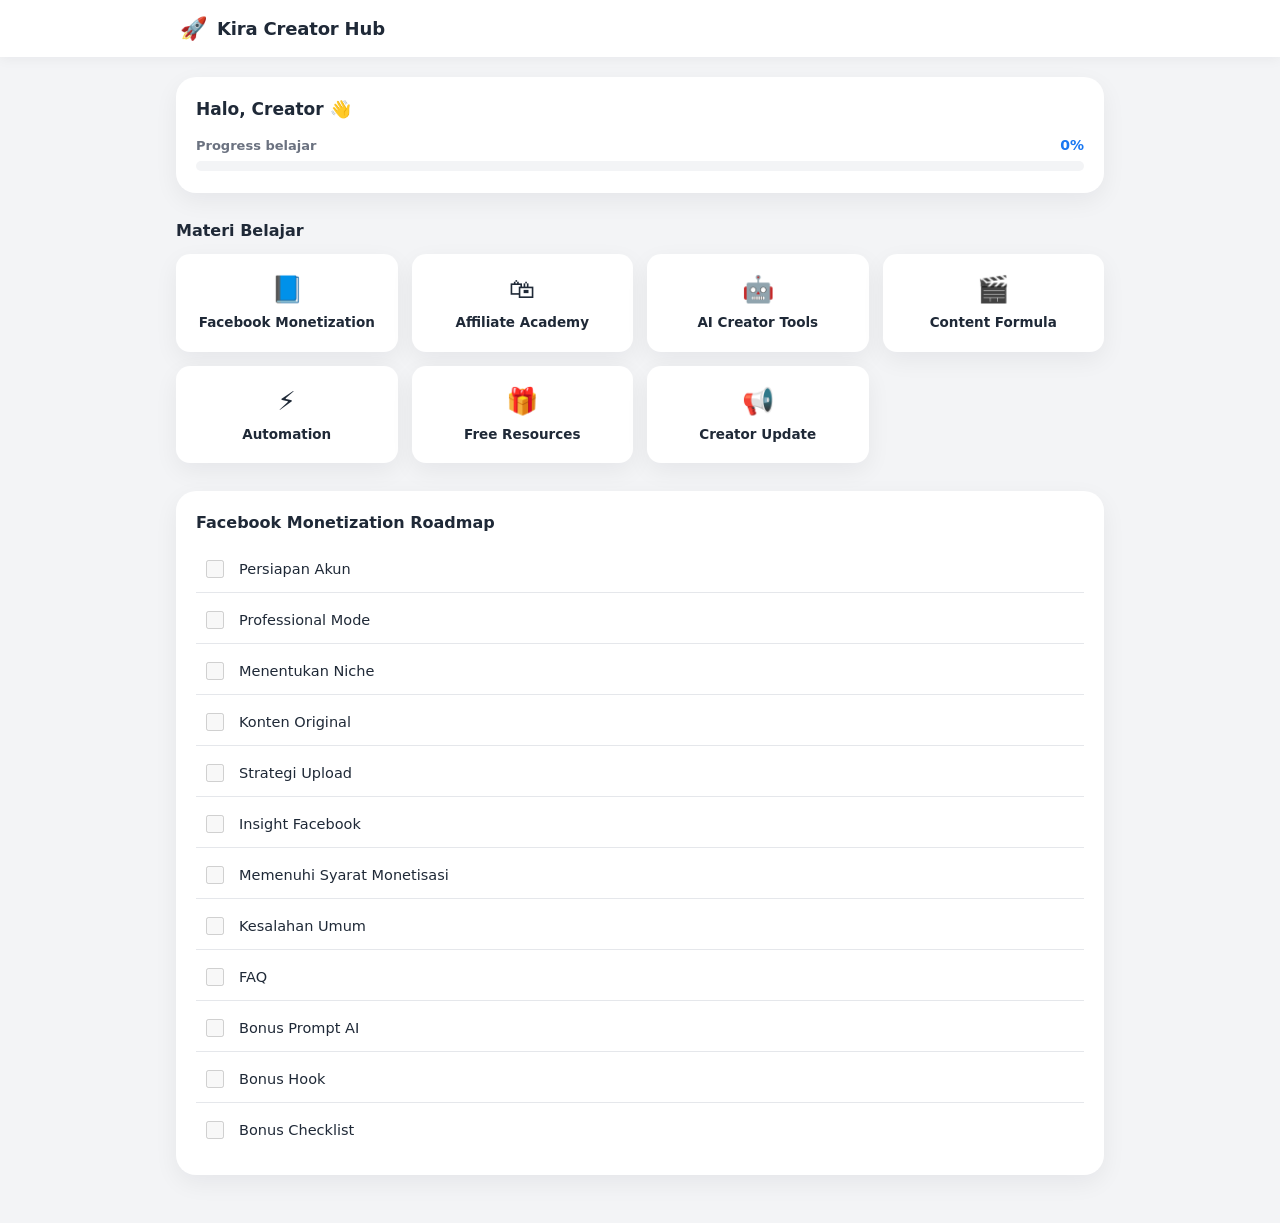
==== dashboard.html @ 8107bdf8 "Add files via upload" ====
<!DOCTYPE html>
<html lang="id">
<head>
  <meta charset="UTF-8" />
  <meta name="viewport" content="width=device-width, initial-scale=1.0" />
  <title>Dashboard — Kira Creator Hub</title>
  <link rel="stylesheet" href="dashboard.css" />
</head>
<body>
  <!-- Navbar -->
  <header class="navbar">
    <div class="navbar-inner">
      <span class="navbar-logo">🚀</span>
      <h1 class="navbar-title">Kira Creator Hub</h1>
    </div>
  </header>

  <main class="page-content">
    <!-- Sapaan + progress -->
    <section class="greeting-card">
      <p class="greeting-text">Halo, <span id="namaDashboard">Creator</span> 👋</p>
      <div class="progress-section">
        <div class="progress-label-row">
          <span class="progress-label">Progress belajar</span>
          <span id="progressPercent" class="progress-percent">0%</span>
        </div>
        <div class="progress-track">
          <div id="progressFill" class="progress-fill" style="width: 0%"></div>
        </div>
      </div>
    </section>

    <!-- Menu kategori -->
    <section class="menu-section">
      <h2 class="section-title">Materi Belajar</h2>
      <div class="menu-grid">
        <div class="menu-card">
          <span class="menu-icon">📘</span>
          <span class="menu-name">Facebook Monetization</span>
        </div>
        <div class="menu-card">
          <span class="menu-icon">🛍</span>
          <span class="menu-name">Affiliate Academy</span>
        </div>
        <div class="menu-card">
          <span class="menu-icon">🤖</span>
          <span class="menu-name">AI Creator Tools</span>
        </div>
        <div class="menu-card">
          <span class="menu-icon">🎬</span>
          <span class="menu-name">Content Formula</span>
        </div>
        <div class="menu-card">
          <span class="menu-icon">⚡</span>
          <span class="menu-name">Automation</span>
        </div>
        <div class="menu-card">
          <span class="menu-icon">🎁</span>
          <span class="menu-name">Free Resources</span>
        </div>
        <div class="menu-card">
          <span class="menu-icon">📢</span>
          <span class="menu-name">Creator Update</span>
        </div>
      </div>
    </section>

    <!-- Roadmap -->
    <section class="roadmap-section">
      <h2 class="section-title">Facebook Monetization Roadmap</h2>
      <ul class="checklist">
        <li class="checklist-item">
          <input type="checkbox" disabled />
          <span>Persiapan Akun</span>
        </li>
        <li class="checklist-item">
          <input type="checkbox" disabled />
          <span>Professional Mode</span>
        </li>
        <li class="checklist-item">
          <input type="checkbox" disabled />
          <span>Menentukan Niche</span>
        </li>
        <li class="checklist-item">
          <input type="checkbox" disabled />
          <span>Konten Original</span>
        </li>
        <li class="checklist-item">
          <input type="checkbox" disabled />
          <span>Strategi Upload</span>
        </li>
        <li class="checklist-item">
          <input type="checkbox" disabled />
          <span>Insight Facebook</span>
        </li>
        <li class="checklist-item">
          <input type="checkbox" disabled />
          <span>Memenuhi Syarat Monetisasi</span>
        </li>
        <li class="checklist-item">
          <input type="checkbox" disabled />
          <span>Kesalahan Umum</span>
        </li>
        <li class="checklist-item">
          <input type="checkbox" disabled />
          <span>FAQ</span>
        </li>
        <li class="checklist-item">
          <input type="checkbox" disabled />
          <span>Bonus Prompt AI</span>
        </li>
        <li class="checklist-item">
          <input type="checkbox" disabled />
          <span>Bonus Hook</span>
        </li>
        <li class="checklist-item">
          <input type="checkbox" disabled />
          <span>Bonus Checklist</span>
        </li>
      </ul>
    </section>
  </main>

  <script src="dashboard.js"></script>
</body>
</html>
---- dashboard.css ----
/* ===========================================================
   Kira Creator Hub — dashboard.css (Halaman Dashboard)
=========================================================== */

:root {
  --color-white: #ffffff;
  --color-blue: #1877f2;
  --color-blue-dark: #145dbf;
  --color-green: #22c55e;
  --color-green-dark: #16a34a;
  --color-gray-light: #f3f4f6;
  --color-gray-border: #e5e7eb;
  --color-text-dark: #1f2937;
  --color-text-muted: #6b7280;

  --radius-lg: 20px;
  --radius-md: 14px;
  --shadow-soft: 0 8px 24px rgba(17, 24, 39, 0.06);
  --shadow-soft-hover: 0 14px 32px rgba(17, 24, 39, 0.1);

  --font-base: "Segoe UI", system-ui, -apple-system, "Helvetica Neue", Arial, sans-serif;
}

* {
  box-sizing: border-box;
}

body {
  margin: 0;
  font-family: var(--font-base);
  background: var(--color-gray-light);
  color: var(--color-text-dark);
}

/* ---------- Navbar ---------- */
.navbar {
  background: var(--color-white);
  box-shadow: 0 2px 12px rgba(17, 24, 39, 0.05);
  position: sticky;
  top: 0;
  z-index: 10;
}

.navbar-inner {
  max-width: 960px;
  margin: 0 auto;
  display: flex;
  align-items: center;
  gap: 10px;
  padding: 16px 20px;
}

.navbar-logo {
  font-size: 22px;
}

.navbar-title {
  margin: 0;
  font-size: 18px;
  font-weight: 700;
  letter-spacing: -0.01em;
}

/* ---------- Konten halaman ---------- */
.page-content {
  max-width: 960px;
  margin: 0 auto;
  padding: 20px 16px 48px;
  display: flex;
  flex-direction: column;
  gap: 28px;
}

/* ---------- Card sapaan + progress ---------- */
.greeting-card {
  background: var(--color-white);
  border-radius: var(--radius-lg);
  box-shadow: var(--shadow-soft);
  padding: 22px 20px;
  animation: cardEnter 0.45s ease;
}

@keyframes cardEnter {
  from { opacity: 0; transform: translateY(10px); }
  to { opacity: 1; transform: translateY(0); }
}

.greeting-text {
  margin: 0 0 18px;
  font-size: 17px;
  font-weight: 700;
}

.progress-section {
  display: flex;
  flex-direction: column;
  gap: 8px;
}

.progress-label-row {
  display: flex;
  justify-content: space-between;
  align-items: baseline;
}

.progress-label {
  font-size: 13px;
  color: var(--color-text-muted);
  font-weight: 600;
}

.progress-percent {
  font-size: 14px;
  font-weight: 700;
  color: var(--color-blue);
}

.progress-track {
  width: 100%;
  height: 10px;
  background: var(--color-gray-light);
  border-radius: 999px;
  overflow: hidden;
}

.progress-fill {
  height: 100%;
  border-radius: 999px;
  background: linear-gradient(90deg, var(--color-blue), var(--color-green));
  background-size: 200% 100%;
  transition: width 0.6s ease;
  animation: shimmer 3s linear infinite;
}

@keyframes shimmer {
  0% { background-position: 0% 0%; }
  100% { background-position: 200% 0%; }
}

/* ---------- Section title ---------- */
.section-title {
  margin: 0 0 14px;
  font-size: 16px;
  font-weight: 700;
}

/* ---------- Grid menu ---------- */
.menu-grid {
  display: grid;
  grid-template-columns: repeat(2, 1fr);
  gap: 14px;
}

.menu-card {
  background: var(--color-white);
  border-radius: var(--radius-md);
  box-shadow: var(--shadow-soft);
  padding: 20px 14px;
  display: flex;
  flex-direction: column;
  align-items: center;
  gap: 10px;
  text-align: center;
  cursor: default;
  transition: transform 0.2s ease, box-shadow 0.2s ease;
}

.menu-card:hover {
  transform: translateY(-4px);
  box-shadow: var(--shadow-soft-hover);
}

.menu-icon {
  font-size: 26px;
}

.menu-name {
  font-size: 13.5px;
  font-weight: 600;
  line-height: 1.3;
}

/* ---------- Roadmap / checklist ---------- */
.roadmap-section {
  background: var(--color-white);
  border-radius: var(--radius-lg);
  box-shadow: var(--shadow-soft);
  padding: 22px 20px;
}

.checklist {
  list-style: none;
  margin: 0;
  padding: 0;
  display: flex;
  flex-direction: column;
  gap: 4px;
}

.checklist-item {
  display: flex;
  align-items: center;
  gap: 12px;
  padding: 11px 6px;
  font-size: 14.5px;
  border-bottom: 1px solid var(--color-gray-border);
}

.checklist-item:last-child {
  border-bottom: none;
}

.checklist-item input[type="checkbox"] {
  width: 18px;
  height: 18px;
  accent-color: var(--color-green);
  cursor: not-allowed;
}

/* ---------- Responsive ---------- */
@media (min-width: 640px) {
  .menu-grid {
    grid-template-columns: repeat(3, 1fr);
  }
}

@media (min-width: 860px) {
  .menu-grid {
    grid-template-columns: repeat(4, 1fr);
  }
}
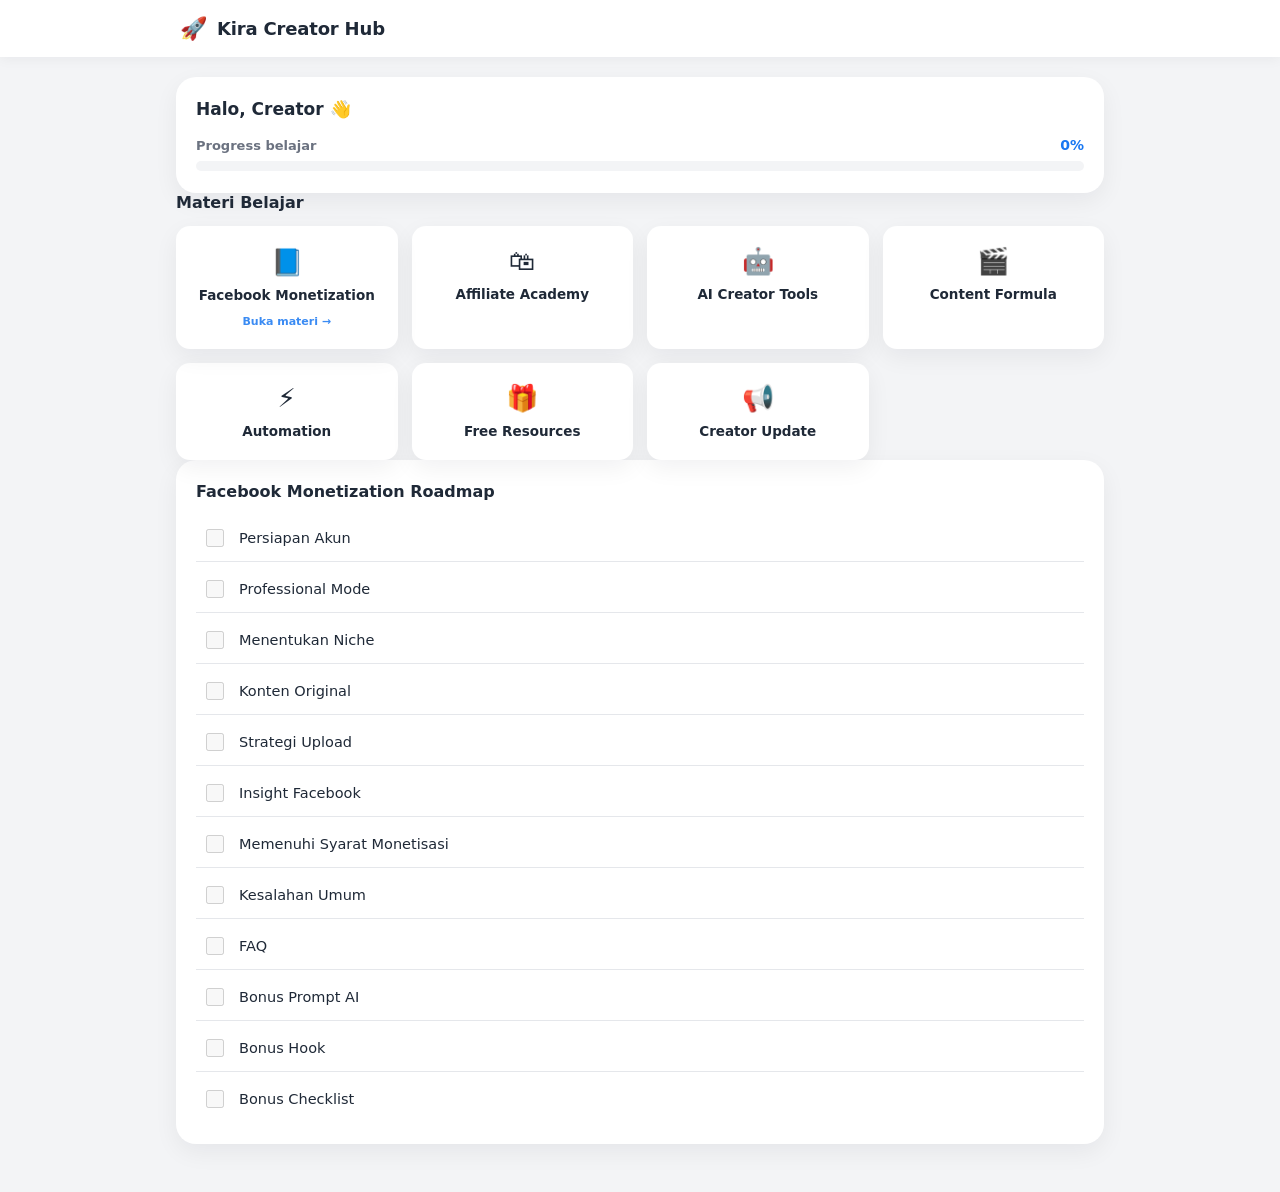
==== commit 07f3bbf9: "Add files via upload" ====
--- a/dashboard.html
+++ b/dashboard.html
@@ -16,6 +16,7 @@
   </header>
 
   <main class="page-content">
+   <div id="homeView">
     <!-- Sapaan + progress -->
     <section class="greeting-card">
       <p class="greeting-text">Halo, <span id="namaDashboard">Creator</span> 👋</p>
@@ -34,9 +35,10 @@
     <section class="menu-section">
       <h2 class="section-title">Materi Belajar</h2>
       <div class="menu-grid">
-        <div class="menu-card">
+        <div class="menu-card menu-card-clickable" id="fbMonetizationCard">
           <span class="menu-icon">📘</span>
           <span class="menu-name">Facebook Monetization</span>
+          <span class="menu-card-hint">Buka materi →</span>
         </div>
         <div class="menu-card">
           <span class="menu-icon">🛍</span>
@@ -119,8 +121,34 @@
         </li>
       </ul>
     </section>
+   </div>
+   <!-- /homeView -->
+
+   <!-- Tampilan materi (sidebar + isi materi) -->
+   <div id="courseView" class="course-view hidden">
+     <button id="backToDashboard" class="back-btn">← Kembali ke Dashboard</button>
+
+     <div class="course-layout">
+       <aside class="course-sidebar">
+         <h3 class="sidebar-title">📘 Facebook Monetization</h3>
+         <div class="sidebar-progress">
+           <div class="sidebar-progress-track">
+             <div id="sidebarProgressFill" class="sidebar-progress-fill" style="width: 0%"></div>
+           </div>
+           <span id="sidebarProgressText" class="sidebar-progress-text">0 / 12 modul</span>
+         </div>
+         <ul id="sidebarList" class="sidebar-list"></ul>
+       </aside>
+
+       <section id="courseContent" class="course-content">
+         <!-- Diisi otomatis oleh dashboard.js -->
+       </section>
+     </div>
+   </div>
+   <!-- /courseView -->
   </main>
 
+  <script src="facebook-course.js"></script>
   <script src="dashboard.js"></script>
 </body>
 </html>
--- a/dashboard.css
+++ b/dashboard.css
@@ -170,6 +170,23 @@
   box-shadow: var(--shadow-soft-hover);
 }
 
+.menu-card-clickable {
+  cursor: pointer;
+  position: relative;
+  border: 1.5px solid transparent;
+}
+
+.menu-card-clickable:hover {
+  border-color: var(--color-blue);
+}
+
+.menu-card-hint {
+  font-size: 11px;
+  font-weight: 600;
+  color: var(--color-blue);
+  opacity: 0.85;
+}
+
 .menu-icon {
   font-size: 26px;
 }
@@ -229,3 +246,261 @@
     grid-template-columns: repeat(4, 1fr);
   }
 }
+
+/* ===========================================================
+   Course View — sidebar + isi materi (gaya GitBook / Notion)
+=========================================================== */
+
+.hidden {
+  display: none !important;
+}
+
+.course-view {
+  animation: cardEnter 0.35s ease;
+}
+
+.back-btn {
+  display: inline-flex;
+  align-items: center;
+  gap: 6px;
+  background: var(--color-white);
+  border: none;
+  border-radius: var(--radius-md);
+  box-shadow: var(--shadow-soft);
+  padding: 10px 16px;
+  font-size: 13.5px;
+  font-weight: 600;
+  color: var(--color-text-dark);
+  cursor: pointer;
+  margin-bottom: 18px;
+  transition: transform 0.15s ease, box-shadow 0.2s ease;
+}
+
+.back-btn:hover {
+  box-shadow: var(--shadow-soft-hover);
+}
+
+.back-btn:active {
+  transform: scale(0.97);
+}
+
+.course-layout {
+  display: flex;
+  flex-direction: column;
+  gap: 16px;
+  align-items: flex-start;
+}
+
+/* ---------- Sidebar ---------- */
+.course-sidebar {
+  width: 100%;
+  background: var(--color-white);
+  border-radius: var(--radius-lg);
+  box-shadow: var(--shadow-soft);
+  padding: 18px 16px;
+}
+
+.sidebar-title {
+  margin: 0 0 14px;
+  font-size: 15px;
+  font-weight: 700;
+}
+
+.sidebar-progress {
+  margin-bottom: 14px;
+}
+
+.sidebar-progress-track {
+  width: 100%;
+  height: 6px;
+  background: var(--color-gray-light);
+  border-radius: 999px;
+  overflow: hidden;
+  margin-bottom: 6px;
+}
+
+.sidebar-progress-fill {
+  height: 100%;
+  background: linear-gradient(90deg, var(--color-blue), var(--color-green));
+  border-radius: 999px;
+  transition: width 0.5s ease;
+}
+
+.sidebar-progress-text {
+  font-size: 11.5px;
+  color: var(--color-text-muted);
+  font-weight: 600;
+}
+
+.sidebar-list {
+  list-style: none;
+  margin: 0;
+  padding: 0;
+  display: flex;
+  flex-direction: column;
+  gap: 3px;
+  max-height: 280px;
+  overflow-y: auto;
+}
+
+.sidebar-item {
+  display: flex;
+  align-items: center;
+  gap: 9px;
+  padding: 10px 10px;
+  border-radius: 10px;
+  font-size: 13px;
+  font-weight: 500;
+  cursor: pointer;
+  color: var(--color-text-dark);
+  transition: background 0.18s ease, color 0.18s ease;
+}
+
+.sidebar-item:hover {
+  background: var(--color-gray-light);
+}
+
+.sidebar-item.active {
+  background: var(--color-blue);
+  color: var(--color-white);
+  font-weight: 700;
+}
+
+.sidebar-item-check {
+  font-size: 12px;
+  width: 16px;
+  flex-shrink: 0;
+  text-align: center;
+}
+
+.sidebar-item-number {
+  font-size: 11.5px;
+  opacity: 0.7;
+  flex-shrink: 0;
+}
+
+/* ---------- Konten materi ---------- */
+.course-content {
+  width: 100%;
+  background: var(--color-white);
+  border-radius: var(--radius-lg);
+  box-shadow: var(--shadow-soft);
+  padding: 24px 20px;
+  min-height: 320px;
+}
+
+.module-fade {
+  animation: moduleFade 0.3s ease;
+}
+
+@keyframes moduleFade {
+  from { opacity: 0; transform: translateY(6px); }
+  to { opacity: 1; transform: translateY(0); }
+}
+
+.module-title {
+  margin: 0 0 6px;
+  font-size: 20px;
+  font-weight: 700;
+}
+
+.module-meta {
+  margin: 0 0 20px;
+  font-size: 12.5px;
+  color: var(--color-text-muted);
+  font-weight: 600;
+}
+
+.module-body {
+  font-size: 14.5px;
+  line-height: 1.75;
+  color: var(--color-text-dark);
+}
+
+.module-body p {
+  margin: 0 0 14px;
+}
+
+.module-body ul {
+  margin: 0 0 14px;
+  padding-left: 20px;
+}
+
+.module-body li {
+  margin-bottom: 6px;
+}
+
+.module-body .tip {
+  background: var(--color-gray-light);
+  border-left: 3px solid var(--color-green);
+  border-radius: 10px;
+  padding: 12px 14px;
+  margin: 18px 0 0;
+}
+
+.module-nav {
+  display: flex;
+  justify-content: space-between;
+  gap: 10px;
+  margin-top: 28px;
+  padding-top: 18px;
+  border-top: 1px solid var(--color-gray-border);
+}
+
+.nav-btn {
+  border: none;
+  border-radius: var(--radius-md);
+  padding: 11px 18px;
+  font-size: 13.5px;
+  font-weight: 700;
+  font-family: inherit;
+  cursor: pointer;
+  background: var(--color-gray-light);
+  color: var(--color-text-dark);
+  transition: background 0.18s ease, transform 0.15s ease;
+}
+
+.nav-btn:hover:not(:disabled) {
+  background: var(--color-blue);
+  color: var(--color-white);
+}
+
+.nav-btn:active:not(:disabled) {
+  transform: scale(0.96);
+}
+
+.nav-btn:disabled {
+  opacity: 0.4;
+  cursor: not-allowed;
+}
+
+.nav-btn-next {
+  background: var(--color-blue);
+  color: var(--color-white);
+}
+
+.nav-btn-next:hover:not(:disabled) {
+  background: var(--color-blue-dark);
+}
+
+/* ---------- Responsive: sidebar di kiri, konten di kanan ---------- */
+@media (min-width: 760px) {
+  .course-layout {
+    flex-direction: row;
+  }
+
+  .course-sidebar {
+    width: 260px;
+    flex-shrink: 0;
+    position: sticky;
+    top: 88px;
+  }
+
+  .sidebar-list {
+    max-height: calc(100vh - 280px);
+  }
+
+  .course-content {
+    flex: 1;
+  }
+}
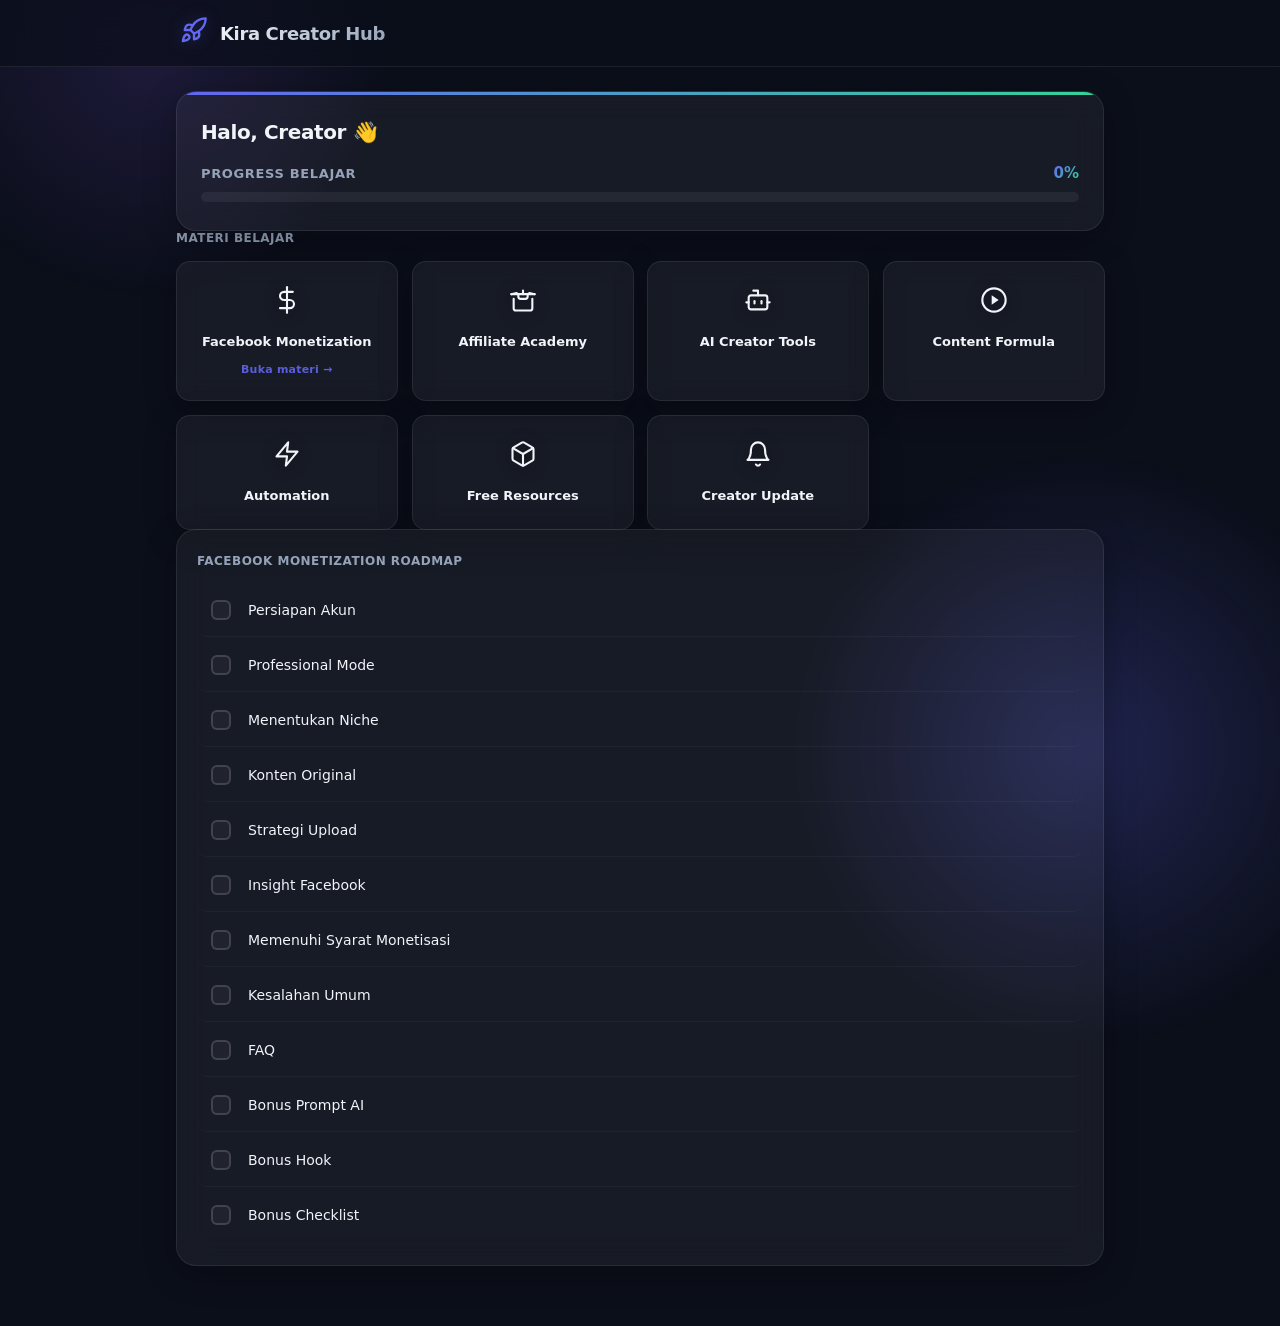
==== commit 254b0860: "dashboard.html Updated the navbar to include SVG icons and improved the menu layout with new icons f" ====
--- a/dashboard.html
+++ b/dashboard.html
@@ -8,12 +8,20 @@
 </head>
 <body>
   <!-- Navbar -->
-  <header class="navbar">
-    <div class="navbar-inner">
-      <span class="navbar-logo">🚀</span>
-      <h1 class="navbar-title">Kira Creator Hub</h1>
-    </div>
-  </header>
+<header class="navbar">
+  <div class="navbar-inner">
+    <span class="navbar-logo">
+      <svg width="28" height="28" viewBox="0 0 24 24" fill="none" stroke="url(#logoGrad)" stroke-width="2" stroke-linecap="round" stroke-linejoin="round">
+        <defs><linearGradient id="logoGrad" x1="0" y1="0" x2="24" y2="24"><stop offset="0%" stop-color="#6366f1"/><stop offset="100%" stop-color="#34d399"/></linearGradient></defs>
+        <path d="M4.5 16.5c-1.5 1.26-2 5-2 5s3.74-.5 5-2c.71-.84.7-2.13-.09-2.91a2.18 2.18 0 0 0-2.91-.09z"/>
+        <path d="m12 15-3-3a22 22 0 0 1 2-3.95A12.88 12.88 0 0 1 22 2c0 2.72-.78 7.5-6 11a22.35 22.35 0 0 1-4 2z"/>
+        <path d="M9 12H4s.55-3.03 2-4c1.62-1.08 5 0 5 0"/>
+        <path d="M12 15v5s3.03-.55 4-2c1.08-1.62 0-5 0-5"/>
+      </svg>
+    </span>
+    <h1 class="navbar-title">Kira Creator Hub</h1>
+  </div>
+</header>
 
   <main class="page-content">
    <div id="homeView">
@@ -34,37 +42,67 @@
     <!-- Menu kategori -->
     <section class="menu-section">
       <h2 class="section-title">Materi Belajar</h2>
-      <div class="menu-grid">
-        <div class="menu-card menu-card-clickable" id="fbMonetizationCard">
-          <span class="menu-icon">📘</span>
-          <span class="menu-name">Facebook Monetization</span>
-          <span class="menu-card-hint">Buka materi →</span>
-        </div>
-        <div class="menu-card">
-          <span class="menu-icon">🛍</span>
-          <span class="menu-name">Affiliate Academy</span>
-        </div>
-        <div class="menu-card">
-          <span class="menu-icon">🤖</span>
-          <span class="menu-name">AI Creator Tools</span>
-        </div>
-        <div class="menu-card">
-          <span class="menu-icon">🎬</span>
-          <span class="menu-name">Content Formula</span>
-        </div>
-        <div class="menu-card">
-          <span class="menu-icon">⚡</span>
-          <span class="menu-name">Automation</span>
-        </div>
-        <div class="menu-card">
-          <span class="menu-icon">🎁</span>
-          <span class="menu-name">Free Resources</span>
-        </div>
-        <div class="menu-card">
-          <span class="menu-icon">📢</span>
-          <span class="menu-name">Creator Update</span>
-        </div>
-      </div>
+<div class="menu-grid">
+  <div class="menu-card menu-card-clickable" id="fbMonetizationCard">
+    <span class="menu-icon">
+      <svg width="28" height="28" viewBox="0 0 24 24" fill="none" stroke="currentColor" stroke-width="1.8" stroke-linecap="round" stroke-linejoin="round">
+        <line x1="12" y1="1" x2="12" y2="23"/><path d="M17 5H9.5a3.5 3.5 0 0 0 0 7h5a3.5 3.5 0 0 1 0 7H6"/>
+      </svg>
+    </span>
+    <span class="menu-name">Facebook Monetization</span>
+    <span class="menu-card-hint">Buka materi →</span>
+  </div>
+  <div class="menu-card">
+    <span class="menu-icon">
+      <svg width="28" height="28" viewBox="0 0 24 24" fill="none" stroke="currentColor" stroke-width="1.8" stroke-linecap="round" stroke-linejoin="round">
+        <path d="m2 7 4.41-1.04A2 2 0 0 1 8 7.6v1.4a2 2 0 0 0 2 2h4a2 2 0 0 0 2-2V7.6a2 2 0 0 1 1.59-1.64L22 7"/>
+        <path d="M4 11v8a2 2 0 0 0 2 2h12a2 2 0 0 0 2-2v-8"/><path d="M12 4v3"/><path d="M2 7h20"/>
+      </svg>
+    </span>
+    <span class="menu-name">Affiliate Academy</span>
+  </div>
+  <div class="menu-card">
+    <span class="menu-icon">
+      <svg width="28" height="28" viewBox="0 0 24 24" fill="none" stroke="currentColor" stroke-width="1.8" stroke-linecap="round" stroke-linejoin="round">
+        <path d="M12 8V4H8"/><rect width="16" height="12" x="4" y="8" rx="2"/><path d="M2 14h2"/><path d="M20 14h2"/><path d="M15 13v2"/><path d="M9 13v2"/>
+      </svg>
+    </span>
+    <span class="menu-name">AI Creator Tools</span>
+  </div>
+  <div class="menu-card">
+    <span class="menu-icon">
+      <svg width="28" height="28" viewBox="0 0 24 24" fill="none" stroke="currentColor" stroke-width="1.8" stroke-linecap="round" stroke-linejoin="round">
+        <circle cx="12" cy="12" r="10"/><polygon points="10 8 16 12 10 16 10 8" fill="currentColor" stroke="none"/>
+      </svg>
+    </span>
+    <span class="menu-name">Content Formula</span>
+  </div>
+  <div class="menu-card">
+    <span class="menu-icon">
+      <svg width="28" height="28" viewBox="0 0 24 24" fill="none" stroke="currentColor" stroke-width="1.8" stroke-linecap="round" stroke-linejoin="round">
+        <path d="M13 2 3 14h9l-1 8 10-12h-9l1-8z"/>
+      </svg>
+    </span>
+    <span class="menu-name">Automation</span>
+  </div>
+  <div class="menu-card">
+    <span class="menu-icon">
+      <svg width="28" height="28" viewBox="0 0 24 24" fill="none" stroke="currentColor" stroke-width="1.8" stroke-linecap="round" stroke-linejoin="round">
+        <path d="M21 8a2 2 0 0 0-1-1.73l-7-4a2 2 0 0 0-2 0l-7 4A2 2 0 0 0 3 8v8a2 2 0 0 0 1 1.73l7 4a2 2 0 0 0 2 0l7-4A2 2 0 0 0 21 16Z"/>
+        <path d="m3.3 7 8.7 5 8.7-5"/><path d="M12 22V12"/>
+      </svg>
+    </span>
+    <span class="menu-name">Free Resources</span>
+  </div>
+  <div class="menu-card">
+    <span class="menu-icon">
+      <svg width="28" height="28" viewBox="0 0 24 24" fill="none" stroke="currentColor" stroke-width="1.8" stroke-linecap="round" stroke-linejoin="round">
+        <path d="M18 8A6 6 0 0 0 6 8c0 7-3 9-3 9h18s-3-2-3-9"/><path d="M13.73 21a2 2 0 0 1-3.46 0"/>
+      </svg>
+    </span>
+    <span class="menu-name">Creator Update</span>
+  </div>
+</div>
     </section>
 
     <!-- Roadmap -->
--- a/dashboard.css
+++ b/dashboard.css
@@ -1,25 +1,39 @@
 /* ===========================================================
-   Kira Creator Hub — dashboard.css (Halaman Dashboard)
+   Kira Creator Hub — dashboard.css (REDESIGNED — Premium Dark)
 =========================================================== */
 
 :root {
   --color-white: #ffffff;
-  --color-blue: #1877f2;
-  --color-blue-dark: #145dbf;
-  --color-green: #22c55e;
-  --color-green-dark: #16a34a;
-  --color-gray-light: #f3f4f6;
-  --color-gray-border: #e5e7eb;
-  --color-text-dark: #1f2937;
-  --color-text-muted: #6b7280;
+  --color-blue: #6366f1;
+  --color-blue-dark: #4f46e5;
+  --color-green: #34d399;
+  --color-green-dark: #10b981;
+  --color-gray-light: rgba(255, 255, 255, 0.06);
+  --color-gray-border: rgba(255, 255, 255, 0.08);
+  --color-text-dark: #f1f5f9;
+  --color-text-muted: #94a3b8;
+
+  /* Custom dark tokens */
+  --bg-deep: #0b0f1a;
+  --bg-surface: rgba(255, 255, 255, 0.04);
+  --bg-surface-hover: rgba(255, 255, 255, 0.07);
+  --bg-glass: rgba(255, 255, 255, 0.05);
+  --border-glass: rgba(255, 255, 255, 0.08);
+  --glow-blue: rgba(99, 102, 241, 0.25);
+  --glow-green: rgba(52, 211, 153, 0.2);
+  --glow-purple: rgba(139, 92, 246, 0.15);
 
   --radius-lg: 20px;
   --radius-md: 14px;
-  --shadow-soft: 0 8px 24px rgba(17, 24, 39, 0.06);
-  --shadow-soft-hover: 0 14px 32px rgba(17, 24, 39, 0.1);
-
-  --font-base: "Segoe UI", system-ui, -apple-system, "Helvetica Neue", Arial, sans-serif;
-}
+  --shadow-soft: 0 8px 32px rgba(0, 0, 0, 0.3);
+  --shadow-soft-hover: 0 16px 48px rgba(0, 0, 0, 0.4);
+  --shadow-glow: 0 0 40px rgba(99, 102, 241, 0.08);
+
+  --font-base: "Inter", "Segoe UI", system-ui, -apple-system, "Helvetica Neue", Arial, sans-serif;
+}
+
+/* ---------- Google Fonts (Inter) ---------- */
+@import url('https://fonts.googleapis.com/css2?family=Inter:wght@400;500;600;700;800;900&display=swap');
 
 * {
   box-sizing: border-box;
@@ -28,14 +42,58 @@
 body {
   margin: 0;
   font-family: var(--font-base);
-  background: var(--color-gray-light);
+  background: var(--bg-deep);
   color: var(--color-text-dark);
+  min-height: 100vh;
+  position: relative;
+  overflow-x: hidden;
+}
+
+/* Ambient background glow */
+body::before {
+  content: "";
+  position: fixed;
+  top: -200px;
+  left: -100px;
+  width: 500px;
+  height: 500px;
+  background: radial-gradient(circle, var(--glow-purple) 0%, transparent 70%);
+  pointer-events: none;
+  z-index: 0;
+  animation: floatBlob1 20s ease-in-out infinite;
+}
+
+body::after {
+  content: "";
+  position: fixed;
+  bottom: -150px;
+  right: -100px;
+  width: 600px;
+  height: 600px;
+  background: radial-gradient(circle, var(--glow-blue) 0%, transparent 70%);
+  pointer-events: none;
+  z-index: 0;
+  animation: floatBlob2 25s ease-in-out infinite;
+}
+
+@keyframes floatBlob1 {
+  0%, 100% { transform: translate(0, 0) scale(1); }
+  33% { transform: translate(80px, 60px) scale(1.1); }
+  66% { transform: translate(-40px, 100px) scale(0.95); }
+}
+
+@keyframes floatBlob2 {
+  0%, 100% { transform: translate(0, 0) scale(1); }
+  33% { transform: translate(-60px, -80px) scale(1.05); }
+  66% { transform: translate(50px, -40px) scale(0.9); }
 }
 
 /* ---------- Navbar ---------- */
 .navbar {
-  background: var(--color-white);
-  box-shadow: 0 2px 12px rgba(17, 24, 39, 0.05);
+  background: rgba(11, 15, 26, 0.7);
+  backdrop-filter: blur(20px);
+  -webkit-backdrop-filter: blur(20px);
+  border-bottom: 1px solid var(--border-glass);
   position: sticky;
   top: 0;
   z-index: 10;
@@ -46,55 +104,88 @@
   margin: 0 auto;
   display: flex;
   align-items: center;
-  gap: 10px;
+  gap: 12px;
   padding: 16px 20px;
+  position: relative;
+  z-index: 1;
 }
 
 .navbar-logo {
-  font-size: 22px;
+  font-size: 24px;
+  filter: drop-shadow(0 0 8px var(--glow-blue));
 }
 
 .navbar-title {
   margin: 0;
   font-size: 18px;
-  font-weight: 700;
-  letter-spacing: -0.01em;
+  font-weight: 800;
+  letter-spacing: -0.02em;
+  background: linear-gradient(135deg, #f1f5f9 0%, #94a3b8 100%);
+  -webkit-background-clip: text;
+  -webkit-text-fill-color: transparent;
+  background-clip: text;
 }
 
 /* ---------- Konten halaman ---------- */
 .page-content {
   max-width: 960px;
   margin: 0 auto;
-  padding: 20px 16px 48px;
+  padding: 24px 16px 60px;
   display: flex;
   flex-direction: column;
   gap: 28px;
+  position: relative;
+  z-index: 1;
 }
 
 /* ---------- Card sapaan + progress ---------- */
 .greeting-card {
-  background: var(--color-white);
+  background: var(--bg-glass);
+  backdrop-filter: blur(16px);
+  -webkit-backdrop-filter: blur(16px);
+  border: 1px solid var(--border-glass);
   border-radius: var(--radius-lg);
   box-shadow: var(--shadow-soft);
-  padding: 22px 20px;
-  animation: cardEnter 0.45s ease;
+  padding: 28px 24px;
+  animation: cardEnter 0.6s cubic-bezier(0.22, 1, 0.36, 1);
+  position: relative;
+  overflow: hidden;
+}
+
+/* Decorative gradient line on top */
+.greeting-card::before {
+  content: "";
+  position: absolute;
+  top: 0;
+  left: 0;
+  right: 0;
+  height: 3px;
+  background: linear-gradient(90deg, var(--color-blue), var(--color-green), var(--color-blue));
+  background-size: 200% 100%;
+  animation: gradientSlide 4s linear infinite;
+}
+
+@keyframes gradientSlide {
+  0% { background-position: 0% 0%; }
+  100% { background-position: 200% 0%; }
 }
 
 @keyframes cardEnter {
-  from { opacity: 0; transform: translateY(10px); }
-  to { opacity: 1; transform: translateY(0); }
+  from { opacity: 0; transform: translateY(16px) scale(0.98); }
+  to { opacity: 1; transform: translateY(0) scale(1); }
 }
 
 .greeting-text {
-  margin: 0 0 18px;
-  font-size: 17px;
-  font-weight: 700;
+  margin: 0 0 20px;
+  font-size: 20px;
+  font-weight: 800;
+  letter-spacing: -0.02em;
 }
 
 .progress-section {
   display: flex;
   flex-direction: column;
-  gap: 8px;
+  gap: 10px;
 }
 
 .progress-label-row {
@@ -107,29 +198,56 @@
   font-size: 13px;
   color: var(--color-text-muted);
   font-weight: 600;
+  text-transform: uppercase;
+  letter-spacing: 0.05em;
 }
 
 .progress-percent {
-  font-size: 14px;
-  font-weight: 700;
-  color: var(--color-blue);
+  font-size: 15px;
+  font-weight: 800;
+  background: linear-gradient(135deg, var(--color-blue), var(--color-green));
+  -webkit-background-clip: text;
+  -webkit-text-fill-color: transparent;
+  background-clip: text;
 }
 
 .progress-track {
   width: 100%;
   height: 10px;
-  background: var(--color-gray-light);
+  background: rgba(255, 255, 255, 0.06);
   border-radius: 999px;
   overflow: hidden;
+  position: relative;
 }
 
 .progress-fill {
   height: 100%;
   border-radius: 999px;
-  background: linear-gradient(90deg, var(--color-blue), var(--color-green));
+  background: linear-gradient(90deg, var(--color-blue), #8b5cf6, var(--color-green));
   background-size: 200% 100%;
-  transition: width 0.6s ease;
+  transition: width 0.8s cubic-bezier(0.22, 1, 0.36, 1);
   animation: shimmer 3s linear infinite;
+  position: relative;
+}
+
+/* Glow effect on progress fill */
+.progress-fill::after {
+  content: "";
+  position: absolute;
+  right: 0;
+  top: 50%;
+  transform: translateY(-50%);
+  width: 14px;
+  height: 14px;
+  border-radius: 50%;
+  background: var(--color-green);
+  box-shadow: 0 0 12px var(--glow-green), 0 0 24px var(--glow-green);
+  opacity: 0;
+  transition: opacity 0.3s ease;
+}
+
+.progress-fill[style*="width: 0%"]::after {
+  opacity: 0;
 }
 
 @keyframes shimmer {
@@ -139,9 +257,14 @@
 
 /* ---------- Section title ---------- */
 .section-title {
-  margin: 0 0 14px;
+  margin: 0 0 16px;
   font-size: 16px;
-  font-weight: 700;
+  font-weight: 800;
+  letter-spacing: -0.01em;
+  text-transform: uppercase;
+  letter-spacing: 0.04em;
+  color: var(--color-text-muted);
+  font-size: 12px;
 }
 
 /* ---------- Grid menu ---------- */
@@ -152,57 +275,89 @@
 }
 
 .menu-card {
-  background: var(--color-white);
+  background: var(--bg-glass);
+  backdrop-filter: blur(12px);
+  -webkit-backdrop-filter: blur(12px);
+  border: 1px solid var(--border-glass);
   border-radius: var(--radius-md);
   box-shadow: var(--shadow-soft);
-  padding: 20px 14px;
+  padding: 24px 14px;
   display: flex;
   flex-direction: column;
   align-items: center;
-  gap: 10px;
+  gap: 12px;
   text-align: center;
   cursor: default;
-  transition: transform 0.2s ease, box-shadow 0.2s ease;
+  transition: transform 0.3s cubic-bezier(0.22, 1, 0.36, 1),
+              box-shadow 0.3s ease,
+              border-color 0.3s ease,
+              background 0.3s ease;
+  position: relative;
+  overflow: hidden;
+}
+
+/* Subtle gradient overlay on hover */
+.menu-card::before {
+  content: "";
+  position: absolute;
+  inset: 0;
+  background: linear-gradient(135deg, rgba(99, 102, 241, 0.06) 0%, transparent 60%);
+  opacity: 0;
+  transition: opacity 0.3s ease;
+  pointer-events: none;
 }
 
 .menu-card:hover {
-  transform: translateY(-4px);
-  box-shadow: var(--shadow-soft-hover);
+  transform: translateY(-6px);
+  box-shadow: var(--shadow-soft-hover), 0 0 30px rgba(99, 102, 241, 0.06);
+  border-color: rgba(255, 255, 255, 0.12);
+  background: var(--bg-surface-hover);
+}
+
+.menu-card:hover::before {
+  opacity: 1;
 }
 
 .menu-card-clickable {
   cursor: pointer;
-  position: relative;
-  border: 1.5px solid transparent;
+  border: 1px solid var(--border-glass);
 }
 
 .menu-card-clickable:hover {
-  border-color: var(--color-blue);
+  border-color: rgba(99, 102, 241, 0.4);
+  box-shadow: var(--shadow-soft-hover), 0 0 40px rgba(99, 102, 241, 0.1);
 }
 
 .menu-card-hint {
   font-size: 11px;
-  font-weight: 600;
+  font-weight: 700;
   color: var(--color-blue);
-  opacity: 0.85;
+  opacity: 0.9;
+  letter-spacing: 0.02em;
 }
 
 .menu-icon {
-  font-size: 26px;
+  font-size: 30px;
+  filter: drop-shadow(0 2px 8px rgba(0,0,0,0.3));
 }
 
 .menu-name {
-  font-size: 13.5px;
-  font-weight: 600;
-  line-height: 1.3;
+  font-size: 13px;
+  font-weight: 700;
+  line-height: 1.35;
+  color: var(--color-text-dark);
 }
 
 /* ---------- Roadmap / checklist ---------- */
 .roadmap-section {
-  background: var(--color-white);
+  background: var(--bg-glass);
+  backdrop-filter: blur(16px);
+  -webkit-backdrop-filter: blur(16px);
+  border: 1px solid var(--border-glass);
   border-radius: var(--radius-lg);
   box-shadow: var(--shadow-soft);
-  padding: 22px 20px;
+  padding: 24px 20px;
+  animation: cardEnter 0.6s cubic-bezier(0.22, 1, 0.36, 1) 0.15s both;
 }
 
 .checklist {
@@ -211,16 +366,23 @@
   padding: 0;
   display: flex;
   flex-direction: column;
-  gap: 4px;
+  gap: 2px;
 }
 
 .checklist-item {
   display: flex;
   align-items: center;
-  gap: 12px;
-  padding: 11px 6px;
-  font-size: 14.5px;
-  border-bottom: 1px solid var(--color-gray-border);
+  gap: 14px;
+  padding: 13px 10px;
+  font-size: 14px;
+  font-weight: 500;
+  border-bottom: 1px solid rgba(255, 255, 255, 0.04);
+  border-radius: 10px;
+  transition: background 0.2s ease;
+}
+
+.checklist-item:hover {
+  background: rgba(255, 255, 255, 0.03);
 }
 
 .checklist-item:last-child {
@@ -228,10 +390,34 @@
 }
 
 .checklist-item input[type="checkbox"] {
-  width: 18px;
-  height: 18px;
-  accent-color: var(--color-green);
+  -webkit-appearance: none;
+  appearance: none;
+  width: 20px;
+  height: 20px;
+  border: 2px solid rgba(255, 255, 255, 0.15);
+  border-radius: 6px;
+  background: rgba(255, 255, 255, 0.04);
   cursor: not-allowed;
+  position: relative;
+  flex-shrink: 0;
+  transition: all 0.2s ease;
+}
+
+.checklist-item input[type="checkbox"]:checked {
+  background: var(--color-green);
+  border-color: var(--color-green);
+  box-shadow: 0 0 12px var(--glow-green);
+}
+
+.checklist-item input[type="checkbox"]:checked::after {
+  content: "✓";
+  position: absolute;
+  top: 50%;
+  left: 50%;
+  transform: translate(-50%, -50%);
+  color: #0b0f1a;
+  font-size: 12px;
+  font-weight: 800;
 }
 
 /* ---------- Responsive ---------- */
@@ -248,7 +434,7 @@
 }
 
 /* ===========================================================
-   Course View — sidebar + isi materi (gaya GitBook / Notion)
+   Course View — sidebar + isi materi (Premium Dark Theme)
 =========================================================== */
 
 .hidden {
@@ -256,32 +442,38 @@
 }
 
 .course-view {
-  animation: cardEnter 0.35s ease;
+  animation: cardEnter 0.5s cubic-bezier(0.22, 1, 0.36, 1);
 }
 
 .back-btn {
   display: inline-flex;
   align-items: center;
-  gap: 6px;
-  background: var(--color-white);
-  border: none;
+  gap: 8px;
+  background: var(--bg-glass);
+  backdrop-filter: blur(12px);
+  -webkit-backdrop-filter: blur(12px);
+  border: 1px solid var(--border-glass);
   border-radius: var(--radius-md);
   box-shadow: var(--shadow-soft);
-  padding: 10px 16px;
-  font-size: 13.5px;
-  font-weight: 600;
+  padding: 12px 20px;
+  font-size: 13px;
+  font-weight: 700;
+  font-family: inherit;
   color: var(--color-text-dark);
   cursor: pointer;
-  margin-bottom: 18px;
-  transition: transform 0.15s ease, box-shadow 0.2s ease;
+  margin-bottom: 20px;
+  transition: all 0.25s ease;
 }
 
 .back-btn:hover {
+  background: var(--bg-surface-hover);
+  border-color: rgba(255, 255, 255, 0.15);
   box-shadow: var(--shadow-soft-hover);
+  transform: translateX(-2px);
 }
 
 .back-btn:active {
-  transform: scale(0.97);
+  transform: scale(0.97) translateX(-2px);
 }
 
 .course-layout {
@@ -294,42 +486,62 @@
 /* ---------- Sidebar ---------- */
 .course-sidebar {
   width: 100%;
-  background: var(--color-white);
+  background: var(--bg-glass);
+  backdrop-filter: blur(16px);
+  -webkit-backdrop-filter: blur(16px);
+  border: 1px solid var(--border-glass);
   border-radius: var(--radius-lg);
   box-shadow: var(--shadow-soft);
-  padding: 18px 16px;
+  padding: 20px 16px;
+  position: relative;
+  overflow: hidden;
+}
+
+/* Top gradient line */
+.course-sidebar::before {
+  content: "";
+  position: absolute;
+  top: 0;
+  left: 0;
+  right: 0;
+  height: 2px;
+  background: linear-gradient(90deg, var(--color-blue), #8b5cf6);
 }
 
 .sidebar-title {
-  margin: 0 0 14px;
+  margin: 0 0 16px;
   font-size: 15px;
-  font-weight: 700;
+  font-weight: 800;
+  letter-spacing: -0.01em;
 }
 
 .sidebar-progress {
-  margin-bottom: 14px;
+  margin-bottom: 16px;
 }
 
 .sidebar-progress-track {
   width: 100%;
   height: 6px;
-  background: var(--color-gray-light);
+  background: rgba(255, 255, 255, 0.06);
   border-radius: 999px;
   overflow: hidden;
-  margin-bottom: 6px;
+  margin-bottom: 8px;
 }
 
 .sidebar-progress-fill {
   height: 100%;
-  background: linear-gradient(90deg, var(--color-blue), var(--color-green));
+  background: linear-gradient(90deg, var(--color-blue), #8b5cf6, var(--color-green));
+  background-size: 200% 100%;
   border-radius: 999px;
-  transition: width 0.5s ease;
+  transition: width 0.6s cubic-bezier(0.22, 1, 0.36, 1);
+  animation: shimmer 3s linear infinite;
 }
 
 .sidebar-progress-text {
-  font-size: 11.5px;
+  font-size: 11px;
   color: var(--color-text-muted);
   font-weight: 600;
+  letter-spacing: 0.02em;
 }
 
 .sidebar-list {
@@ -338,32 +550,50 @@
   padding: 0;
   display: flex;
   flex-direction: column;
-  gap: 3px;
+  gap: 2px;
   max-height: 280px;
   overflow-y: auto;
+  scrollbar-width: thin;
+  scrollbar-color: rgba(255,255,255,0.1) transparent;
+}
+
+.sidebar-list::-webkit-scrollbar {
+  width: 4px;
+}
+
+.sidebar-list::-webkit-scrollbar-track {
+  background: transparent;
+}
+
+.sidebar-list::-webkit-scrollbar-thumb {
+  background: rgba(255, 255, 255, 0.1);
+  border-radius: 999px;
 }
 
 .sidebar-item {
   display: flex;
   align-items: center;
-  gap: 9px;
-  padding: 10px 10px;
+  gap: 10px;
+  padding: 11px 12px;
   border-radius: 10px;
   font-size: 13px;
   font-weight: 500;
   cursor: pointer;
+  color: var(--color-text-muted);
+  transition: all 0.2s ease;
+  position: relative;
+}
+
+.sidebar-item:hover {
+  background: rgba(255, 255, 255, 0.06);
   color: var(--color-text-dark);
-  transition: background 0.18s ease, color 0.18s ease;
-}
-
-.sidebar-item:hover {
-  background: var(--color-gray-light);
 }
 
 .sidebar-item.active {
-  background: var(--color-blue);
+  background: linear-gradient(135deg, var(--color-blue), #8b5cf6);
   color: var(--color-white);
   font-weight: 700;
+  box-shadow: 0 4px 20px var(--glow-blue), 0 0 40px rgba(99, 102, 241, 0.08);
 }
 
 .sidebar-item-check {
@@ -374,113 +604,162 @@
 }
 
 .sidebar-item-number {
-  font-size: 11.5px;
+  font-size: 11px;
+  opacity: 0.5;
+  flex-shrink: 0;
+  font-weight: 600;
+}
+
+.sidebar-item.active .sidebar-item-number {
   opacity: 0.7;
-  flex-shrink: 0;
 }
 
 /* ---------- Konten materi ---------- */
 .course-content {
   width: 100%;
-  background: var(--color-white);
+  background: var(--bg-glass);
+  backdrop-filter: blur(16px);
+  -webkit-backdrop-filter: blur(16px);
+  border: 1px solid var(--border-glass);
   border-radius: var(--radius-lg);
   box-shadow: var(--shadow-soft);
-  padding: 24px 20px;
+  padding: 32px 28px;
   min-height: 320px;
+  position: relative;
+  overflow: hidden;
+}
+
+/* Subtle corner glow */
+.course-content::after {
+  content: "";
+  position: absolute;
+  top: -60px;
+  right: -60px;
+  width: 200px;
+  height: 200px;
+  background: radial-gradient(circle, var(--glow-purple) 0%, transparent 70%);
+  pointer-events: none;
+  opacity: 0.5;
 }
 
 .module-fade {
-  animation: moduleFade 0.3s ease;
+  animation: moduleFade 0.4s cubic-bezier(0.22, 1, 0.36, 1);
+  position: relative;
+  z-index: 1;
 }
 
 @keyframes moduleFade {
-  from { opacity: 0; transform: translateY(6px); }
+  from { opacity: 0; transform: translateY(10px); }
   to { opacity: 1; transform: translateY(0); }
 }
 
 .module-title {
-  margin: 0 0 6px;
-  font-size: 20px;
-  font-weight: 700;
+  margin: 0 0 8px;
+  font-size: 22px;
+  font-weight: 900;
+  letter-spacing: -0.03em;
+  line-height: 1.2;
 }
 
 .module-meta {
-  margin: 0 0 20px;
-  font-size: 12.5px;
+  margin: 0 0 24px;
+  font-size: 12px;
   color: var(--color-text-muted);
   font-weight: 600;
+  text-transform: uppercase;
+  letter-spacing: 0.06em;
 }
 
 .module-body {
   font-size: 14.5px;
-  line-height: 1.75;
-  color: var(--color-text-dark);
+  line-height: 1.8;
+  color: rgba(241, 245, 249, 0.85);
 }
 
 .module-body p {
-  margin: 0 0 14px;
+  margin: 0 0 16px;
 }
 
 .module-body ul {
-  margin: 0 0 14px;
+  margin: 0 0 16px;
   padding-left: 20px;
 }
 
 .module-body li {
-  margin-bottom: 6px;
+  margin-bottom: 8px;
+  position: relative;
+}
+
+.module-body li::marker {
+  color: var(--color-blue);
 }
 
 .module-body .tip {
-  background: var(--color-gray-light);
+  background: rgba(52, 211, 153, 0.08);
   border-left: 3px solid var(--color-green);
-  border-radius: 10px;
-  padding: 12px 14px;
-  margin: 18px 0 0;
+  border-radius: 12px;
+  padding: 16px 18px;
+  margin: 20px 0 0;
+  color: rgba(241, 245, 249, 0.9);
+  font-size: 13.5px;
+  box-shadow: inset 0 0 30px rgba(52, 211, 153, 0.03);
 }
 
 .module-nav {
   display: flex;
   justify-content: space-between;
-  gap: 10px;
-  margin-top: 28px;
-  padding-top: 18px;
-  border-top: 1px solid var(--color-gray-border);
+  gap: 12px;
+  margin-top: 32px;
+  padding-top: 20px;
+  border-top: 1px solid rgba(255, 255, 255, 0.06);
+  position: relative;
+  z-index: 1;
 }
 
 .nav-btn {
-  border: none;
+  border: 1px solid rgba(255, 255, 255, 0.1);
   border-radius: var(--radius-md);
-  padding: 11px 18px;
-  font-size: 13.5px;
+  padding: 12px 22px;
+  font-size: 13px;
   font-weight: 700;
   font-family: inherit;
   cursor: pointer;
-  background: var(--color-gray-light);
+  background: rgba(255, 255, 255, 0.04);
   color: var(--color-text-dark);
-  transition: background 0.18s ease, transform 0.15s ease;
+  transition: all 0.25s ease;
+  letter-spacing: -0.01em;
 }
 
 .nav-btn:hover:not(:disabled) {
   background: var(--color-blue);
   color: var(--color-white);
+  border-color: var(--color-blue);
+  box-shadow: 0 4px 20px var(--glow-blue);
+  transform: translateY(-1px);
 }
 
 .nav-btn:active:not(:disabled) {
-  transform: scale(0.96);
+  transform: scale(0.97) translateY(-1px);
 }
 
 .nav-btn:disabled {
-  opacity: 0.4;
+  opacity: 0.25;
   cursor: not-allowed;
+  border-color: rgba(255, 255, 255, 0.04);
 }
 
 .nav-btn-next {
-  background: var(--color-blue);
+  background: linear-gradient(135deg, var(--color-blue), #8b5cf6);
   color: var(--color-white);
+  border-color: transparent;
+  box-shadow: 0 4px 16px var(--glow-blue);
 }
 
 .nav-btn-next:hover:not(:disabled) {
-  background: var(--color-blue-dark);
+  background: linear-gradient(135deg, var(--color-blue-dark), #7c3aed);
+  border-color: transparent;
+  box-shadow: 0 6px 28px var(--glow-blue), 0 0 50px rgba(99, 102, 241, 0.12);
+  transform: translateY(-2px);
 }
 
 /* ---------- Responsive: sidebar di kiri, konten di kanan ---------- */
@@ -490,7 +769,7 @@
   }
 
   .course-sidebar {
-    width: 260px;
+    width: 270px;
     flex-shrink: 0;
     position: sticky;
     top: 88px;
@@ -504,3 +783,26 @@
     flex: 1;
   }
 }
+
+/* ---------- Extra: Stagger animation for menu cards ---------- */
+.menu-card:nth-child(1) { animation: cardEnter 0.5s cubic-bezier(0.22, 1, 0.36, 1) 0.05s both; }
+.menu-card:nth-child(2) { animation: cardEnter 0.5s cubic-bezier(0.22, 1, 0.36, 1) 0.1s both; }
+.menu-card:nth-child(3) { animation: cardEnter 0.5s cubic-bezier(0.22, 1, 0.36, 1) 0.15s both; }
+.menu-card:nth-child(4) { animation: cardEnter 0.5s cubic-bezier(0.22, 1, 0.36, 1) 0.2s both; }
+.menu-card:nth-child(5) { animation: cardEnter 0.5s cubic-bezier(0.22, 1, 0.36, 1) 0.25s both; }
+.menu-card:nth-child(6) { animation: cardEnter 0.5s cubic-bezier(0.22, 1, 0.36, 1) 0.3s both; }
+.menu-card:nth-child(7) { animation: cardEnter 0.5s cubic-bezier(0.22, 1, 0.36, 1) 0.35s both; }
+
+/* Stagger for checklist items */
+.checklist-item:nth-child(1) { animation: cardEnter 0.4s ease 0.2s both; }
+.checklist-item:nth-child(2) { animation: cardEnter 0.4s ease 0.23s both; }
+.checklist-item:nth-child(3) { animation: cardEnter 0.4s ease 0.26s both; }
+.checklist-item:nth-child(4) { animation: cardEnter 0.4s ease 0.29s both; }
+.checklist-item:nth-child(5) { animation: cardEnter 0.4s ease 0.32s both; }
+.checklist-item:nth-child(6) { animation: cardEnter 0.4s ease 0.35s both; }
+.checklist-item:nth-child(7) { animation: cardEnter 0.4s ease 0.38s both; }
+.checklist-item:nth-child(8) { animation: cardEnter 0.4s ease 0.41s both; }
+.checklist-item:nth-child(9) { animation: cardEnter 0.4s ease 0.44s both; }
+.checklist-item:nth-child(10) { animation: cardEnter 0.4s ease 0.47s both; }
+.checklist-item:nth-child(11) { animation: cardEnter 0.4s ease 0.5s both; }
+.checklist-item:nth-child(12) { animation: cardEnter 0.4s ease 0.53s both; }
